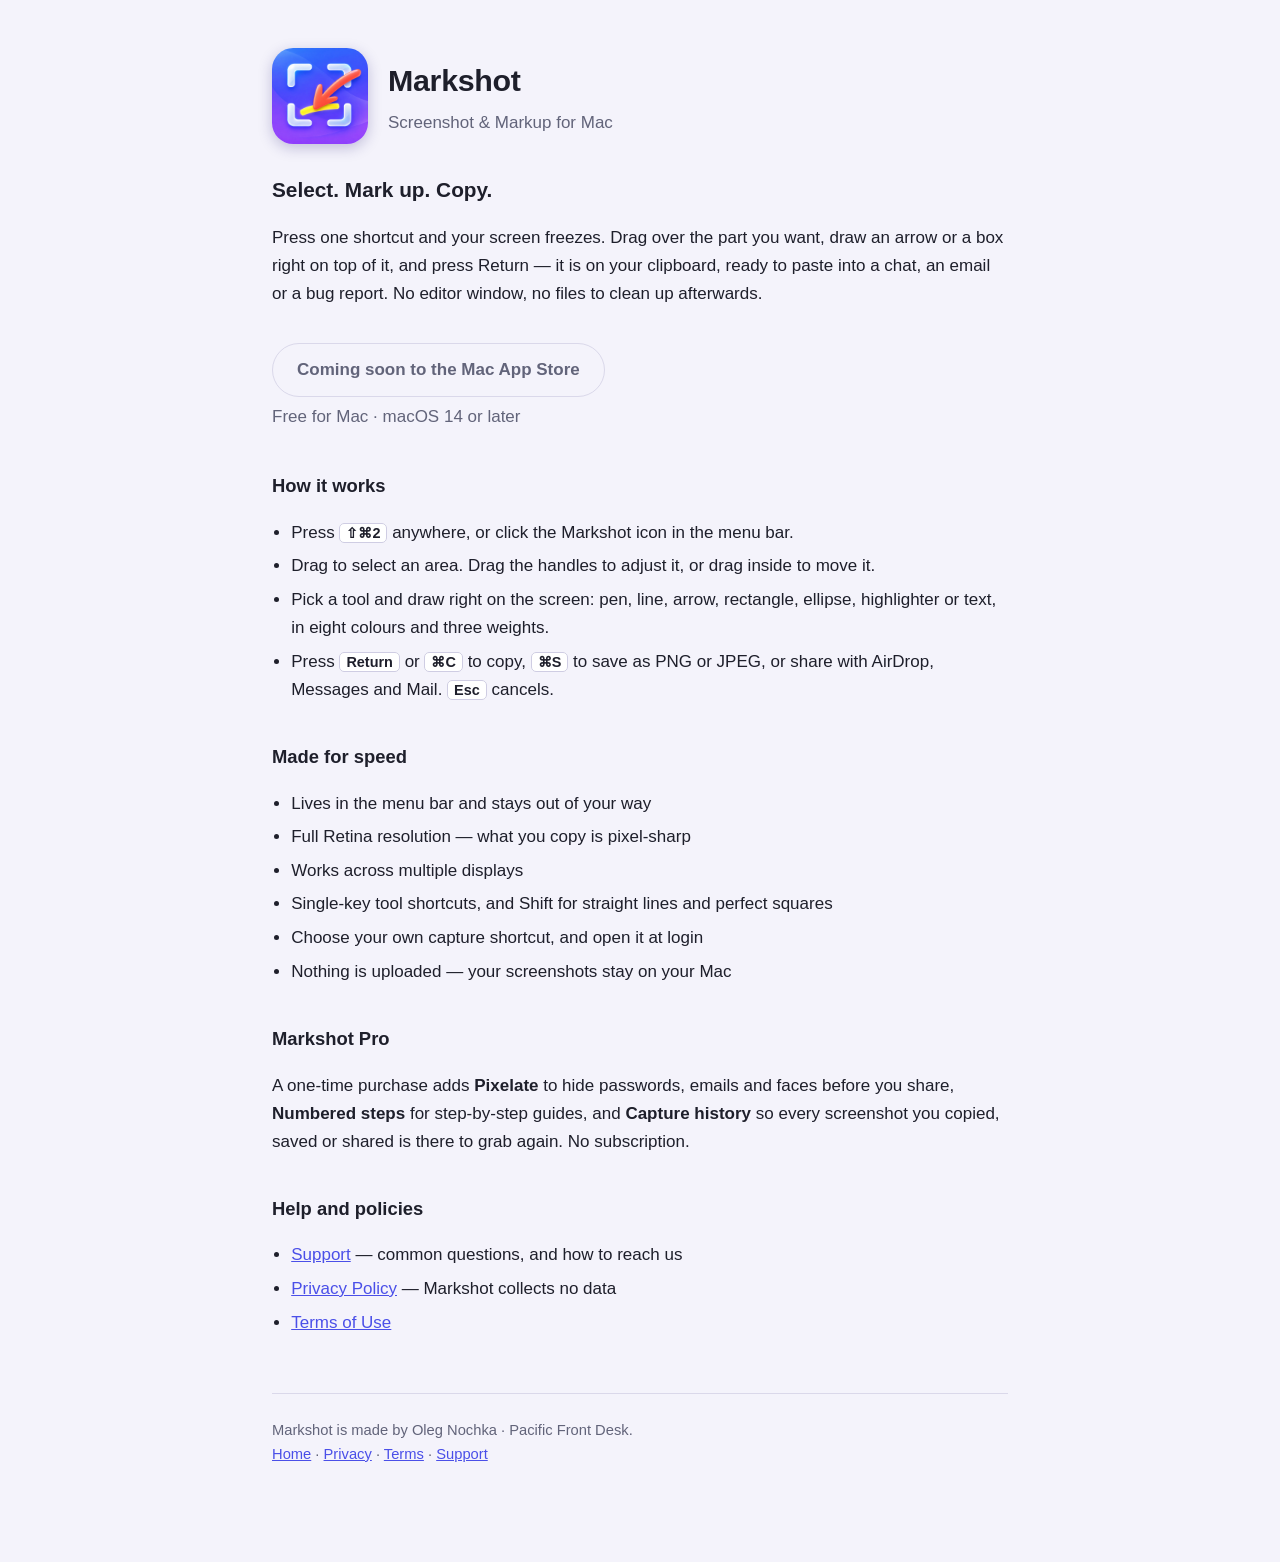
==== index.html @ 444b4825 "Markshot site: home, support, privacy, terms Co-Authored-By: Claude Opus 5.5 <noreply@anthropic.com>" ====
<!doctype html>
<html lang="en">
<head>
<meta charset="utf-8">
<meta name="viewport" content="width=device-width, initial-scale=1">
<title>Markshot — Screenshot & Markup for Mac</title>
<meta name="description" content="Select any part of your Mac screen, mark it up with arrows, boxes, text and highlights, and copy it — in seconds.">
<meta property="og:type" content="website">
<meta property="og:url" content="https://pacificfrontdesk.github.io/markshot/">
<meta property="og:title" content="Markshot — Screenshot & Markup for Mac">
<meta property="og:description" content="Select, mark up, copy. A fast screenshot tool that lives in your menu bar.">
<meta property="og:image" content="https://pacificfrontdesk.github.io/markshot/img/icon.jpg">
<meta name="twitter:card" content="summary">
<link rel="icon" href="img/icon.jpg">
<link rel="apple-touch-icon" href="img/icon.jpg">
<link rel="stylesheet" href="style.css">
</head>
<body>
<div class="hero">
  <img class="icon" src="img/icon.jpg" width="96" height="96" alt="Markshot app icon: white crop corners with a red arrow and a yellow highlighter stroke on a blue-violet background">
  <div>
    <h1>Markshot</h1>
    <p class="sub">Screenshot &amp; Markup for Mac</p>
  </div>
</div>

<p class="tagline">Select. Mark up. Copy.</p>
<p>Press one shortcut and your screen freezes. Drag over the part you want, draw an arrow or a box
right on top of it, and press Return — it is on your clipboard, ready to paste into a chat, an
email or a bug report. No editor window, no files to clean up afterwards.</p>
<!-- At launch, replace the line below with:
     <a class="cta" href="https://apps.apple.com/app/idXXXXXXXXXX">Download on the Mac App Store</a> -->
<span class="cta soon">Coming soon to the Mac App Store</span>
<p class="sub">Free for Mac · macOS 14 or later</p>

<h2>How it works</h2>
<ul>
  <li>Press <kbd>⇧⌘2</kbd> anywhere, or click the Markshot icon in the menu bar.</li>
  <li>Drag to select an area. Drag the handles to adjust it, or drag inside to move it.</li>
  <li>Pick a tool and draw right on the screen: pen, line, arrow, rectangle, ellipse, highlighter or text, in eight colours and three weights.</li>
  <li>Press <kbd>Return</kbd> or <kbd>⌘C</kbd> to copy, <kbd>⌘S</kbd> to save as PNG or JPEG, or share with AirDrop, Messages and Mail. <kbd>Esc</kbd> cancels.</li>
</ul>

<h2>Made for speed</h2>
<ul>
  <li>Lives in the menu bar and stays out of your way</li>
  <li>Full Retina resolution — what you copy is pixel-sharp</li>
  <li>Works across multiple displays</li>
  <li>Single-key tool shortcuts, and Shift for straight lines and perfect squares</li>
  <li>Choose your own capture shortcut, and open it at login</li>
  <li>Nothing is uploaded — your screenshots stay on your Mac</li>
</ul>

<h2>Markshot Pro</h2>
<p>A one-time purchase adds <strong>Pixelate</strong> to hide passwords, emails and faces before
you share, <strong>Numbered steps</strong> for step-by-step guides, and <strong>Capture
history</strong> so every screenshot you copied, saved or shared is there to grab again.
No subscription.</p>

<h2>Help and policies</h2>
<ul>
  <li><a href="./support.html">Support</a> — common questions, and how to reach us</li>
  <li><a href="./privacy.html">Privacy Policy</a> — Markshot collects no data</li>
  <li><a href="./terms.html">Terms of Use</a></li>
</ul>
<footer>
  Markshot is made by Oleg Nochka · Pacific Front Desk.<br>
  <a href="./">Home</a> · <a href="./privacy.html">Privacy</a> · <a href="./terms.html">Terms</a> · <a href="./support.html">Support</a>
</footer>
</body>
</html>
---- style.css ----
:root { color-scheme: light dark; }
body {
  margin: 0 auto; padding: 48px 24px 96px; max-width: 46rem;
  font: 17px/1.65 -apple-system, BlinkMacSystemFont, "Segoe UI", Roboto, sans-serif;
  color: #1E1F2B; background: #F4F3FB;
}
h1 { font-size: 1.9rem; letter-spacing: -0.01em; margin: 0 0 0.25rem; }
h2 { font-size: 1.15rem; margin: 2.4rem 0 0.6rem; }
.sub { color: #62647A; margin: 0 0 2.5rem; }
.hero .sub { margin: 0.1rem 0 0; }
ul { padding-left: 1.2rem; }
li { margin: 0.35rem 0; }
a { color: #4A4FE8; }
kbd { font: 600 0.85em -apple-system, sans-serif; padding: 1px 6px; border-radius: 5px;
      border: 1px solid #CFCDE3; background: #FFFFFF; }
footer { margin-top: 3.5rem; padding-top: 1.5rem; border-top: 1px solid #DAD8EA; color: #62647A; font-size: 0.92rem; }
.hero { display: flex; align-items: center; gap: 20px; margin-bottom: 1.8rem; }
.icon { width: 96px; height: 96px; border-radius: 22%; flex: 0 0 auto; box-shadow: 0 4px 14px rgba(40, 30, 120, 0.25); }
.tagline { font-size: 1.3rem; font-weight: 650; margin: 0 0 0.5rem; }
.cta { display: inline-block; margin: 1.1rem 0 0.4rem; padding: 12px 24px; border-radius: 999px;
       background: linear-gradient(135deg, #3A48F5, #943AE6); color: #fff; font-weight: 600; text-decoration: none; }
.cta.soon { background: transparent; color: #62647A; border: 1.5px solid #DAD8EA; cursor: default; }
.shots { display: flex; gap: 16px; margin: 2rem -24px 0; padding: 6px 24px 18px; overflow-x: auto; scroll-snap-type: x mandatory; }
.shots img { width: 420px; max-width: 85vw; height: auto; flex: 0 0 auto; border-radius: 10px; scroll-snap-align: start;
             box-shadow: 0 6px 20px rgba(40, 30, 120, 0.18); }
@media (prefers-color-scheme: dark) {
  body { color: #ECECF4; background: #17171F; }
  .sub, footer { color: #9A9CB3; }
  footer { border-top-color: #2E2E3C; }
  a { color: #8E93FF; }
  kbd { border-color: #3A3A4C; background: #24242F; }
  .cta.soon { color: #9A9CB3; border-color: #2E2E3C; }
  .shots img { box-shadow: 0 6px 20px rgba(0, 0, 0, 0.5); }
}
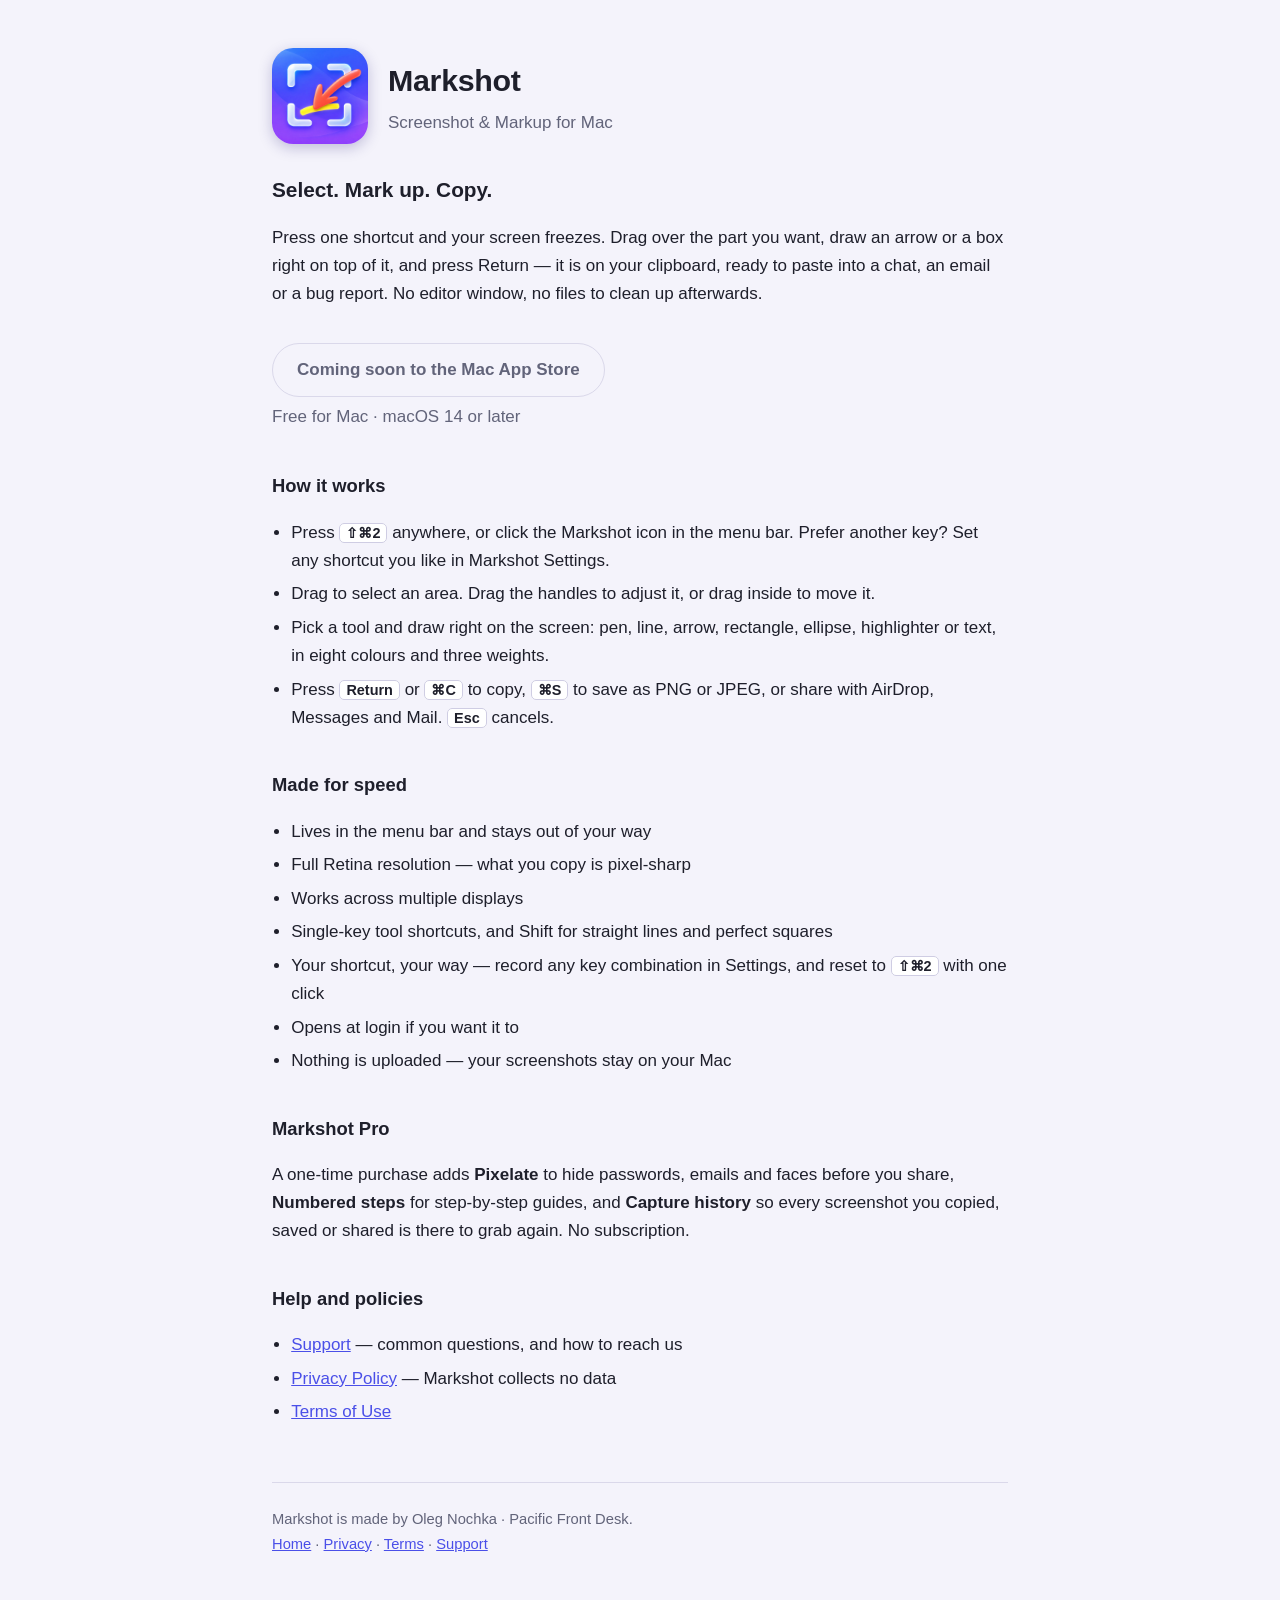
==== commit 3e1bafe3: "Mention the changeable capture shortcut Co-Authored-By: Claude Opus 5.5 <noreply@anthropic.com>" ====
--- a/index.html
+++ b/index.html
@@ -35,7 +35,7 @@
 
 <h2>How it works</h2>
 <ul>
-  <li>Press <kbd>⇧⌘2</kbd> anywhere, or click the Markshot icon in the menu bar.</li>
+  <li>Press <kbd>⇧⌘2</kbd> anywhere, or click the Markshot icon in the menu bar. Prefer another key? Set any shortcut you like in Markshot Settings.</li>
   <li>Drag to select an area. Drag the handles to adjust it, or drag inside to move it.</li>
   <li>Pick a tool and draw right on the screen: pen, line, arrow, rectangle, ellipse, highlighter or text, in eight colours and three weights.</li>
   <li>Press <kbd>Return</kbd> or <kbd>⌘C</kbd> to copy, <kbd>⌘S</kbd> to save as PNG or JPEG, or share with AirDrop, Messages and Mail. <kbd>Esc</kbd> cancels.</li>
@@ -47,7 +47,8 @@
   <li>Full Retina resolution — what you copy is pixel-sharp</li>
   <li>Works across multiple displays</li>
   <li>Single-key tool shortcuts, and Shift for straight lines and perfect squares</li>
-  <li>Choose your own capture shortcut, and open it at login</li>
+  <li>Your shortcut, your way — record any key combination in Settings, and reset to <kbd>⇧⌘2</kbd> with one click</li>
+  <li>Opens at login if you want it to</li>
   <li>Nothing is uploaded — your screenshots stay on your Mac</li>
 </ul>
 
